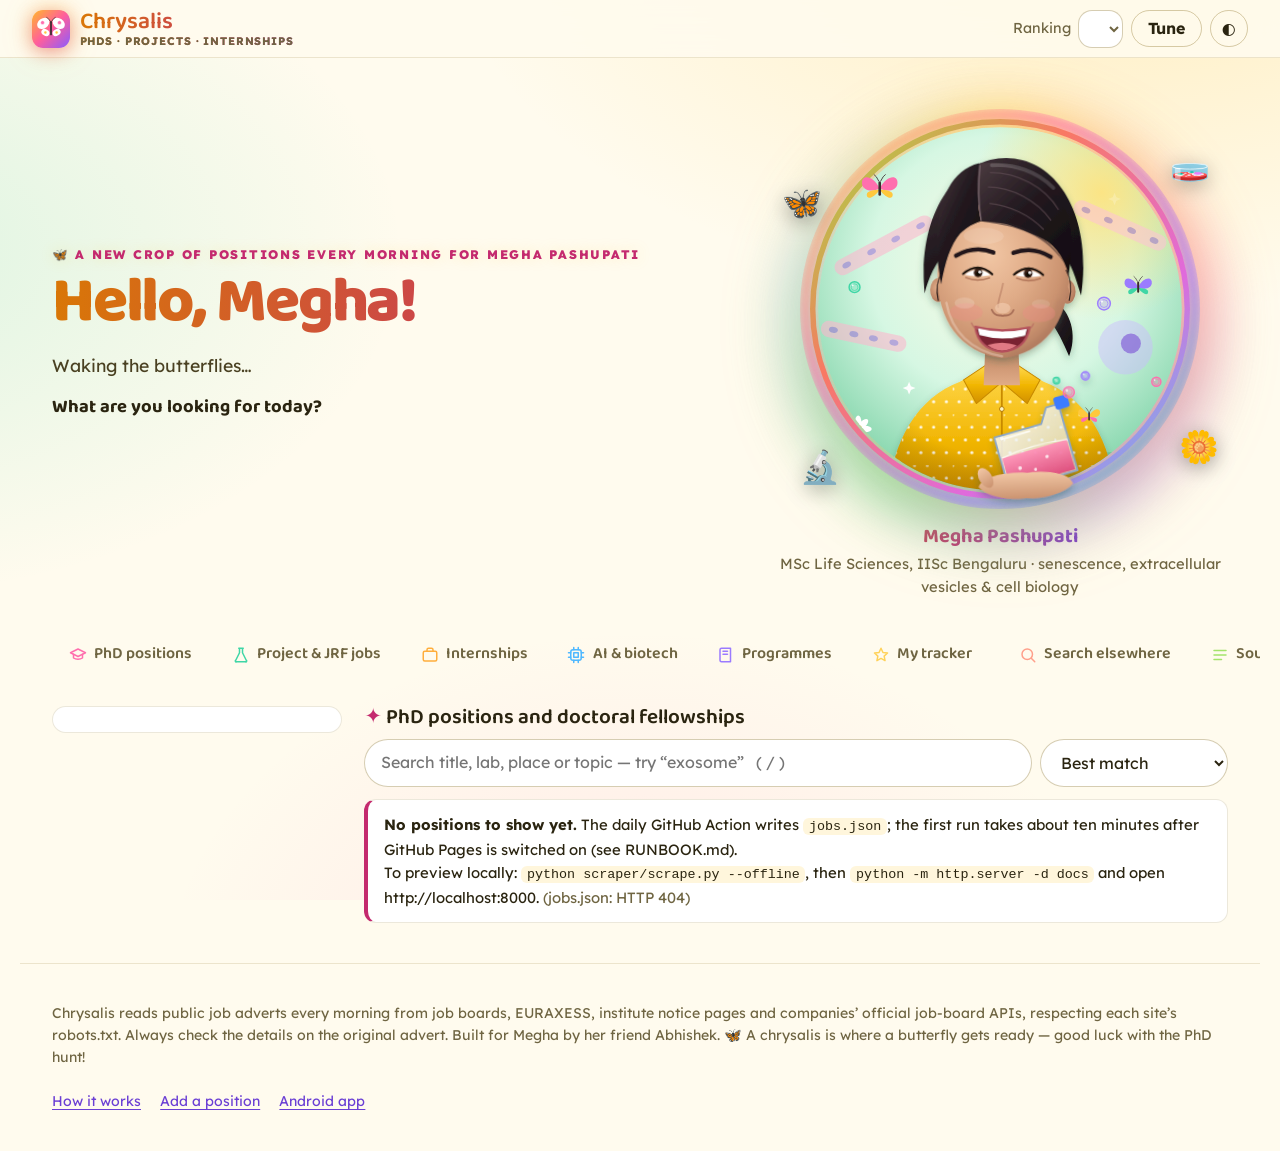
==== docs/index.html @ f04f02dd "Chrysalis for Megha" ====
<!doctype html>
<html lang="en">
<head>
<meta charset="utf-8">
<meta name="viewport" content="width=device-width, initial-scale=1, viewport-fit=cover">
<title>Chrysalis · PhD positions, project jobs & internships for Megha Pashupati</title>
<meta name="description" content="PhD positions in India and Europe, project and JRF jobs, internships in Bengaluru and abroad, and AI & biotech roles — collected every morning and ranked for research on senescence, extracellular vesicles, muscle, metabolism and cell signalling.">
<meta name="theme-color" content="#07130f">
<link rel="icon" href="icon.svg" type="image/svg+xml">
<link rel="apple-touch-icon" href="apple-touch-icon.png">
<link rel="manifest" href="manifest.webmanifest">
<link rel="preconnect" href="https://fonts.googleapis.com">
<link rel="preconnect" href="https://fonts.gstatic.com" crossorigin>
<link rel="stylesheet" href="https://fonts.googleapis.com/css2?family=Baloo+2:wght@500..800&family=Lexend:wght@300..700&display=swap">
<link rel="stylesheet" href="style.css">
</head>
<body>
<div id="bg" aria-hidden="true"></div>
<canvas id="confetti" aria-hidden="true"></canvas>

<header class="top">
  <a class="brand" href="./" aria-label="Chrysalis home"><img src="icon.svg" alt="" width="40" height="40"><span class="wordmark">Chrysalis<small>PhDs · projects · internships</small></span></a>
  <div class="controls">
    <label class="profile"><span>Ranking</span> <select id="profile" aria-label="Ranking profile"></select></label>
    <button id="tune-btn" class="btn ghost" aria-expanded="false" aria-controls="tune">Tune</button>
    <button id="theme-btn" class="btn ghost icon" aria-label="Change theme">◐</button>
    <a id="appbtn" class="btn app" href="#" hidden>Android app</a>
  </div>
</header>

<div id="tune" class="tune" hidden>
  <div class="tune-head"><b>Tune this ranking</b> <span class="muted">Saved in this browser only.</span>
    <button class="link" id="tune-reset">Reset</button> <button class="link" id="tune-close">Close</button></div>
  <div id="tune-body"></div>
</div>

<section class="hero" aria-label="Today for Megha">
  <div class="hero-text">
    <p class="kicker">🦋 a new crop of positions every morning for Megha Pashupati</p>
    <h1 id="hello">Hello, Megha!</h1>
    <p id="today" class="today">Waking the butterflies…</p>
    <p class="ask">What are you looking for today?</p>
    <div id="discs" class="discs" role="group" aria-label="Quick searches"></div>
    <p id="status" class="status"></p>
  </div>
  <figure class="plate">
    <div class="halo" aria-hidden="true"></div>
    <img src="megha.svg" width="420" height="420" alt="Illustrated avatar of Megha Pashupati smiling in a yellow dotted kurta, holding a cell-culture flask, with tiny butterflies and vesicles">
    <span class="sticker s1" aria-hidden="true">🦋</span><span class="sticker s2" aria-hidden="true">🧫</span><span class="sticker s3" aria-hidden="true">🔬</span><span class="sticker s4" aria-hidden="true">🌼</span>
    <figcaption><b>Megha Pashupati</b><span>MSc Life Sciences, IISc Bengaluru · senescence, extracellular vesicles &amp; cell biology</span></figcaption>
  </figure>
</section>

<nav class="tabs" role="tablist">
  <button role="tab" data-tab="phd"><svg viewBox="0 0 24 24" fill="none" stroke="currentColor" stroke-width="2" stroke-linecap="round" stroke-linejoin="round" aria-hidden="true"><path d="M2 9l10-5 10 5-10 5z"/><path d="M6 11v5c3 2 9 2 12 0v-5"/></svg><span>PhD positions</span></button>
  <button role="tab" data-tab="projects"><svg viewBox="0 0 24 24" fill="none" stroke="currentColor" stroke-width="2" stroke-linecap="round" stroke-linejoin="round" aria-hidden="true"><path d="M9 3h6M10 3v6L5 19a1 1 0 0 0 1 2h12a1 1 0 0 0 1-2l-5-10V3"/></svg><span>Project &amp; JRF jobs</span></button>
  <button role="tab" data-tab="internships"><svg viewBox="0 0 24 24" fill="none" stroke="currentColor" stroke-width="2" stroke-linecap="round" stroke-linejoin="round" aria-hidden="true"><rect x="3" y="7" width="18" height="13" rx="2"/><path d="M8 7V5a2 2 0 0 1 2-2h4a2 2 0 0 1 2 2v2"/></svg><span>Internships</span></button>
  <button role="tab" data-tab="ai"><svg viewBox="0 0 24 24" fill="none" stroke="currentColor" stroke-width="2" stroke-linecap="round" stroke-linejoin="round" aria-hidden="true"><rect x="5" y="5" width="14" height="14" rx="3"/><path d="M9 9h6v6H9zM9 2v3M15 2v3M9 19v3M15 19v3M2 9h3M2 15h3M19 9h3M19 15h3"/></svg><span>AI &amp; biotech</span></button>
  <button role="tab" data-tab="programmes"><svg viewBox="0 0 24 24" fill="none" stroke="currentColor" stroke-width="2" stroke-linecap="round" stroke-linejoin="round" aria-hidden="true"><path d="M4 19V5a2 2 0 0 1 2-2h12v18H6a2 2 0 0 1-2-2z"/><path d="M8 7h6M8 11h6"/></svg><span>Programmes</span></button>
  <button role="tab" data-tab="tracker"><svg viewBox="0 0 24 24" fill="none" stroke="currentColor" stroke-width="2" stroke-linecap="round" stroke-linejoin="round" aria-hidden="true"><path d="M12 3l2.6 5.6 6.1.7-4.5 4.2 1.2 6L12 16.6 6.6 19.5l1.2-6L3.3 9.3l6.1-.7z"/></svg><span>My tracker</span> <span id="tcount" class="count"></span></button>
  <button role="tab" data-tab="search"><svg viewBox="0 0 24 24" fill="none" stroke="currentColor" stroke-width="2" stroke-linecap="round" stroke-linejoin="round" aria-hidden="true"><circle cx="11" cy="11" r="7"/><path d="M21 21l-4.3-4.3"/></svg><span>Search elsewhere</span></button>
  <button role="tab" data-tab="sources"><svg viewBox="0 0 24 24" fill="none" stroke="currentColor" stroke-width="2" stroke-linecap="round" stroke-linejoin="round" aria-hidden="true"><path d="M4 6h16M4 12h16M4 18h10"/></svg><span>Sources</span></button>
</nav>
<p id="blurb" class="blurb"></p>

<main>
  <section id="view-positions" class="view">
    <aside id="filters" class="filters" aria-label="Filters"></aside>
    <div class="results">
      <h2 id="listhead" class="listhead">PhD positions and doctoral fellowships</h2>
      <div class="toolbar">
        <input id="q" type="search" placeholder="Search title, lab, place or topic — try “exosome”   ( / )" aria-label="Search positions">
        <select id="sort" aria-label="Sort by">
          <option value="match">Best match</option><option value="deadline">Deadline soonest</option>
          <option value="newest">Newest</option><option value="org">Organisation A–Z</option>
        </select>
        <button id="ftoggle" class="btn ghost" aria-controls="filters">Filters</button>
      </div>
      <p id="count" aria-live="polite"></p>
      <div id="list"></div>
      <button id="more" class="btn ghost" hidden>Show more</button>
    </div>
  </section>

  <section id="view-tracker" class="view" hidden>
    <div class="tracker-head">
      <h2>Applications</h2>
      <p class="muted">Kept on this device only; nothing is uploaded. <b>Export backup</b> keeps a copy or moves it to another device.</p>
      <div class="row">
        <button class="btn" id="ics">Add deadlines to my calendar</button>
        <button class="btn ghost" id="export">Export backup</button>
        <label class="btn ghost">Import backup <input type="file" id="import" accept="application/json,.json" hidden></label>
      </div>
    </div>
    <div id="board" class="board"></div>
    <form id="add-form" class="add">
      <h3>Add a position by hand</h3>
      <p class="muted">For posts seen on LinkedIn, X, mailing lists or by word of mouth. To put one on the site for everyone, use <a id="addpos-link" href="#">Add a position</a> on GitHub.</p>
      <div class="grid2">
        <label>Title <input name="title" required></label>
        <label>Link <input name="url" type="url" placeholder="https://"></label>
        <label>Organisation <input name="org"></label>
        <label>Location <input name="location"></label>
        <label>Deadline <input name="deadline" type="date"></label>
        <label>Notes <input name="notes"></label>
      </div>
      <button class="btn" type="submit">Add to tracker</button>
    </form>
  </section>

  <section id="view-internships" class="view" hidden><div id="internships"></div></section>
  <section id="view-programmes" class="view" hidden><div id="programmes"></div></section>
  <section id="view-search" class="view" hidden><div id="search"></div></section>
  <section id="view-sources" class="view" hidden><div id="sources"></div></section>
</main>

<footer>
  <p>Chrysalis reads public job adverts every morning from job boards, EURAXESS, institute notice pages and companies’
  official job-board APIs, respecting each site’s robots.txt. Always check the details on the original advert.
  Built for Megha by her friend Abhishek. 🦋 A chrysalis is where a butterfly gets ready — good luck with the PhD hunt!</p>
  <nav><a id="repo-link" href="https://github.com/">How it works</a><a id="addpos-foot" href="#">Add a position</a><a id="app-link" href="#">Android app</a></nav>
</footer>
<script src="score.js"></script>
<script src="bg.js"></script>
<script src="app.js"></script>
</body>
</html>
---- docs/style.css ----
/* Chrysalis — styles.
   A sunny garden by day (sunflower, rose, leaf, sky and lavender, from Megha's kurta and her flask
   of pink medium) and a firefly-lit garden by night. Baloo 2 for friendly rounded headings, Lexend
   for easy reading. Every animation stops for prefers-reduced-motion. */

:root {
  --font-display: "Baloo 2", "Avenir Next", system-ui, sans-serif;
  --font-body: "Lexend", "Segoe UI", system-ui, -apple-system, Roboto, sans-serif;
  --bg: #07130f; --bar: rgba(7, 19, 15, .84);
  --panel: #0f211b; --panel-2: #163028; --line: rgba(190, 255, 220, .14); --line-2: rgba(190, 255, 220, .3);
  --ink: #f3fff8; --ink-2: #d4efe2; --muted: #9fc4b3;
  --violet: #b49bff; --pink: #ff7ab6; --green: #c6ff5a; --amber: #ffd25a; --cyan: #5fe3c8; --red: #ff7a8a; --orange: #ffae5a;
  --on-accent: #0a1a12;
  --glow-1: rgba(198, 255, 90, .13); --glow-2: rgba(95, 227, 200, .12); --glow-3: rgba(180, 155, 255, .12);
  --shadow: 0 10px 30px rgba(198, 255, 90, .10), 0 2px 10px rgba(0, 0, 0, .4);
  --rainbow: linear-gradient(90deg, #ffd25a, #ff7ab6 35%, #b49bff 65%, #5fe3c8);
  --bg-strength: 1;
  color-scheme: dark;
  --radius-panel: 26px; --radius-card: 22px; --radius-ctl: 14px;
  font-family: var(--font-body);
}
:root[data-theme="light"] {
  --bg: #fffbee; --bar: rgba(255, 251, 238, .88);
  --panel: #ffffff; --panel-2: #fff6dc; --line: rgba(120, 90, 0, .14); --line-2: rgba(120, 90, 0, .3);
  --ink: #2a2410; --ink-2: #4a4122; --muted: #6f6542;
  --violet: #6b3fd4; --pink: #c42a6e; --green: #2a8a3e; --amber: #a86600; --cyan: #0b7f86; --red: #c4253f; --orange: #c25a00;
  --on-accent: #ffffff;
  --glow-1: rgba(255, 200, 61, .26); --glow-2: rgba(63, 214, 166, .18); --glow-3: rgba(255, 111, 174, .14);
  --shadow: 0 10px 28px rgba(168, 102, 0, .14), 0 2px 8px rgba(42, 36, 16, .08);
  --rainbow: linear-gradient(90deg, #d97706, #c42a6e 40%, #6b3fd4 72%, #0b7f86);
  --bg-strength: 1;
  color-scheme: light;
}
@media (prefers-color-scheme: light) {
  :root:not([data-theme="dark"]) {
    --bg: #fffbee; --bar: rgba(255, 251, 238, .88);
  --panel: #ffffff; --panel-2: #fff6dc; --line: rgba(120, 90, 0, .14); --line-2: rgba(120, 90, 0, .3);
  --ink: #2a2410; --ink-2: #4a4122; --muted: #6f6542;
  --violet: #6b3fd4; --pink: #c42a6e; --green: #2a8a3e; --amber: #a86600; --cyan: #0b7f86; --red: #c4253f; --orange: #c25a00;
  --on-accent: #ffffff;
  --glow-1: rgba(255, 200, 61, .26); --glow-2: rgba(63, 214, 166, .18); --glow-3: rgba(255, 111, 174, .14);
  --shadow: 0 10px 28px rgba(168, 102, 0, .14), 0 2px 8px rgba(42, 36, 16, .08);
  --rainbow: linear-gradient(90deg, #d97706, #c42a6e 40%, #6b3fd4 72%, #0b7f86);
  --bg-strength: 1;
  color-scheme: light;
  }
}

* { box-sizing: border-box; }
[hidden] { display: none !important; }
html { -webkit-text-size-adjust: 100%; }
body {
  margin: 0; color: var(--ink); line-height: 1.55; font-size: 16px;
  background: radial-gradient(1100px 620px at 88% -8%, var(--glow-1), transparent 62%),
              radial-gradient(900px 560px at -12% 28%, var(--glow-2), transparent 62%),
              radial-gradient(800px 600px at 50% 110%, var(--glow-3), transparent 60%), var(--bg);
  background-attachment: fixed;
}
a { color: var(--violet); text-underline-offset: 3px; }
h1, h2, h3, h4, .wordmark { font-family: var(--font-display); font-optical-sizing: auto; letter-spacing: -.015em; }
h2 { font-size: 1.6rem; line-height: 1.15; margin: .4rem 0 .5rem; font-weight: 700; }
h3 { font-weight: 650; }
.muted, .empty { color: var(--muted); }
:focus-visible { outline: 3px solid var(--pink); outline-offset: 2px; border-radius: 6px; }
code { font-size: .9em; background: var(--panel-2); padding: .05rem .35rem; border-radius: 6px; }

/* ── background slide ───────────────────────────────────────────────── */
#bg { position: fixed; inset: 0; z-index: -1; pointer-events: none; opacity: var(--bg-strength); overflow: hidden; }
#bg svg { display: block; width: 100%; height: 100%; }
#bg .v { --k: var(--violet); } #bg .p { --k: var(--pink); } #bg .g { --k: var(--green); }
#bg .a { --k: var(--amber); } #bg .c { --k: var(--cyan); }
#bg .s { fill: none; stroke: var(--k); stroke-width: 1.8; stroke-linecap: round; stroke-linejoin: round; vector-effect: non-scaling-stroke; }
#bg .thick { stroke-width: 3; }
#bg .faint { opacity: .5; }
#bg .dash { stroke-dasharray: 4 5; }
#bg .f { fill: var(--k); }
#bg .t { fill: var(--k); font: 700 9px var(--font-body); text-anchor: middle; }
#bg .ft { fill: var(--ink); font: italic 400 15px var(--font-body); opacity: .7; }
#bg .fc { fill: var(--muted); font: 400 10.5px var(--font-body); }
#bg .qd { fill: var(--k); animation: twinkle 6s ease-in-out infinite; }
#bg .drift { transform-box: fill-box; transform-origin: center; animation: d1 64s ease-in-out infinite alternate; }
#bg .d2 { animation-name: d2; animation-duration: 78s; }
#bg .d3 { animation-name: d3; animation-duration: 92s; }
#bg .d4 { animation-name: d4; animation-duration: 56s; }
@keyframes twinkle { 0%, 100% { opacity: .12; } 50% { opacity: .95; } }
@keyframes d1 { to { transform: translate(14px, -10px) rotate(9deg); } }
@keyframes d2 { to { transform: translate(-12px, 12px) rotate(-11deg); } }
@keyframes d3 { to { transform: rotate(28deg); } }
@keyframes d4 { to { transform: translate(10px, 14px) scale(1.06); } }

/* ── top bar ────────────────────────────────────────────────────────── */
.top { position: sticky; top: 0; z-index: 20; display: flex; gap: 1rem; align-items: center; justify-content: space-between;
       padding: .6rem clamp(1rem, 3vw, 2rem); background: var(--bar); border-bottom: 1px solid var(--line);
       -webkit-backdrop-filter: blur(14px); backdrop-filter: blur(14px); }
.brand { display: flex; align-items: center; gap: .6rem; color: var(--ink); text-decoration: none; }
.brand img { width: 38px; height: 38px; border-radius: 11px; box-shadow: 0 4px 18px rgba(207, 31, 107, .35); }
.wordmark { font-size: 1.5rem; font-weight: 800; letter-spacing: -.03em; }
.controls { display: flex; gap: .5rem; align-items: center; flex-wrap: wrap; justify-content: flex-end; }
.profile { display: flex; gap: .45rem; align-items: center; font-size: .9rem; color: var(--muted); }

/* ── controls ───────────────────────────────────────────────────────── */
select, input, textarea, button { font: inherit; color: inherit; }
select, textarea, input[type=search], input[type=url], input[type=date], input:not([type]) {
  background: var(--panel); border: 1px solid var(--line-2); border-radius: var(--radius-ctl); padding: .5rem .7rem; min-width: 0; }
.btn { display: inline-flex; align-items: center; gap: .4rem; background: var(--violet); color: var(--on-accent); border: 1px solid var(--violet);
       border-radius: 999px; padding: .5rem 1rem; cursor: pointer; font-weight: 700; text-decoration: none; line-height: 1.2; }
.btn.ghost { background: transparent; color: var(--ink); border-color: var(--line-2); }
.btn.ghost:hover { border-color: var(--violet); }
.btn.icon { width: 2.4rem; justify-content: center; padding: .5rem 0; }
.btn.app { background: var(--pink); border-color: var(--pink); }
.link { background: none; border: 0; color: var(--violet); cursor: pointer; padding: 0; text-decoration: underline; text-underline-offset: 3px; }
.danger { color: var(--red); }
.row { display: flex; gap: .5rem; flex-wrap: wrap; align-items: center; }

/* ── hero: the plate is the memorable thing ─────────────────────────── */
.hero { max-width: 1240px; margin: 0 auto; display: grid; grid-template-columns: minmax(0, 1.25fr) minmax(250px, .85fr);
        gap: clamp(1.5rem, 4vw, 3.5rem); align-items: center; padding: clamp(1.5rem, 4.5vw, 3.2rem) clamp(1rem, 3vw, 2rem) .5rem; }
#hello { margin: 0; font-size: clamp(2.5rem, 6vw, 4.6rem); line-height: 1; font-weight: 800; letter-spacing: -.035em; }
.today { margin: 1rem 0 0; font-size: clamp(1.05rem, 1.6vw, 1.25rem); color: var(--ink-2); max-width: 46ch; }
.status { margin: 1.1rem 0 0; font-size: .88rem; color: var(--muted); }
.banner { display: inline-block; background: color-mix(in srgb, var(--amber) 18%, transparent); color: var(--amber);
          padding: .1rem .55rem; border-radius: 8px; font-weight: 700; }
.discs { display: flex; flex-wrap: wrap; gap: .6rem; margin-top: 1.5rem; }
.disc { --k: var(--violet); display: inline-flex; align-items: center; gap: .6rem; padding: .35rem .95rem .35rem .4rem; cursor: pointer;
        background: var(--panel); border: 1px solid var(--line-2); border-radius: 999px; font-weight: 700; font-size: .95rem; color: var(--ink); }
.disc i { width: 26px; height: 26px; border-radius: 50%; background: #fff; flex: none;
          box-shadow: 0 0 0 4px color-mix(in srgb, var(--k) 45%, transparent), 0 0 0 9px color-mix(in srgb, var(--k) 16%, transparent); }
.disc small { color: var(--muted); font-weight: 400; font-size: .85rem; }
.disc:hover, .disc[aria-pressed="true"] { border-color: var(--k); }
.disc[aria-pressed="true"] { background: color-mix(in srgb, var(--k) 16%, var(--panel)); }
.disc.p { --k: var(--pink); } .disc.v { --k: var(--violet); } .disc.c { --k: var(--cyan); }
.disc.a { --k: var(--amber); } .disc.r { --k: var(--red); } .disc.g { --k: var(--green); }
.plate { margin: 0; display: grid; justify-items: center; gap: .7rem; }
.plate img { width: min(100%, 400px); height: auto; filter: drop-shadow(0 24px 50px rgba(207, 31, 107, .28)); }
.plate figcaption { text-align: center; display: grid; gap: .1rem; }
.plate figcaption b { font-family: var(--font-display); font-size: 1.2rem; letter-spacing: -.01em; }
.plate figcaption span { color: var(--muted); font-size: .92rem; }

/* ── tabs ───────────────────────────────────────────────────────────── */
.tabs { max-width: 1240px; margin: 1.6rem auto 0; padding: 0 clamp(1rem, 3vw, 2rem); display: flex; gap: .35rem; overflow-x: auto; scrollbar-width: none; }
.tabs button { display: inline-flex; align-items: center; gap: .45rem; background: transparent; border: 1px solid transparent; border-radius: 999px;
               padding: .55rem 1rem; cursor: pointer; color: var(--muted); font-weight: 700; white-space: nowrap; }
.tabs button svg { width: 18px; height: 18px; flex: none; }
.tabs button:hover { color: var(--ink); background: var(--panel); }
.tabs button[aria-selected="true"] { color: var(--on-accent); background: var(--violet); }
.count:not(:empty) { background: var(--pink); color: #fff; border-radius: 999px; padding: 0 .45rem; font-size: .76rem; }
.blurb { max-width: 1240px; margin: .8rem auto 0; padding: 0 clamp(1rem, 3vw, 2rem); color: var(--muted); font-size: .9rem; }
.blurb span { display: block; max-width: 95ch; }
main { max-width: 1240px; margin: 0 auto; padding: 1rem clamp(.75rem, 3vw, 2rem) 2.5rem; }

/* ── tune ───────────────────────────────────────────────────────────── */
.tune { max-width: 1240px; margin: 1rem auto 0; padding: 1rem 1.25rem; background: var(--panel); border: 1px solid var(--line-2); border-radius: var(--radius-panel); }
.tune-head { display: flex; gap: .8rem; align-items: baseline; flex-wrap: wrap; margin-bottom: .4rem; }
.tune-head b { font-family: var(--font-display); font-size: 1.1rem; }
.tune h4 { margin: .9rem 0 .35rem; font-size: 1rem; }
.tune-grid { display: grid; grid-template-columns: repeat(auto-fill, minmax(220px, 1fr)); gap: .35rem 1.4rem; }
.tune label { display: grid; gap: 0; font-size: .88rem; }
.tune output { color: var(--muted); font-variant-numeric: tabular-nums; }
input[type=range] { width: 100%; accent-color: var(--pink); }

/* ── positions ──────────────────────────────────────────────────────── */
#view-positions:not([hidden]) { display: grid; grid-template-columns: 290px minmax(0, 1fr); gap: 1.4rem; align-items: start; }
.filters { background: var(--panel); border: 1px solid var(--line); border-radius: var(--radius-panel); padding: 1rem 1rem .6rem;
           position: sticky; top: 4.6rem; max-height: calc(100vh - 5.6rem); overflow: auto; }
.fhead { display: flex; justify-content: space-between; align-items: baseline; margin-bottom: .6rem; }
.fhead b { font-family: var(--font-display); font-size: 1.15rem; }
fieldset { border: 0; padding: 0; margin: 0 0 1.1rem; min-width: 0; }
legend { font-family: var(--font-display); font-weight: 700; font-size: .98rem; color: var(--ink); margin-bottom: .3rem; }
.opt { display: flex; align-items: center; gap: .5rem; font-size: .92rem; padding: .14rem 0; cursor: pointer; color: var(--ink-2); }
.opt input { accent-color: var(--violet); width: 1rem; height: 1rem; }
.opt small { margin-left: auto; color: var(--muted); font-variant-numeric: tabular-nums; }
.opt.sub { padding-left: 1.4rem; font-size: .88rem; }
details.fld > summary { list-style: none; cursor: pointer; }
details.fld > summary::-webkit-details-marker { display: none; }
details.fld > summary .opt::before { content: "▸"; font-size: .7rem; color: var(--muted); width: .6rem; }
details.fld[open] > summary .opt::before { content: "▾"; }
.filters select { width: 100%; margin-top: .4rem; }
.toolbar { display: flex; gap: .5rem; flex-wrap: wrap; }
#q { flex: 1 1 16rem; padding: .65rem 1rem; border-radius: 999px; }
#sort { border-radius: 999px; padding: .6rem 1rem; }
#ftoggle { display: none; }
#count { color: var(--muted); font-size: .92rem; margin: .75rem 0 .8rem .2rem; }
#more { display: flex; margin: .8rem auto 0; }

.job { position: relative; display: grid; grid-template-columns: 66px minmax(0, 1fr) auto; gap: 1rem; padding: 1.05rem 1.1rem 1.05rem 1.25rem;
       background: var(--panel); border: 1px solid var(--line); border-radius: var(--radius-card); margin-bottom: .8rem; overflow: hidden; }
.job::before { content: ""; position: absolute; left: 0; top: 16px; bottom: 16px; width: 4px; border-radius: 0 4px 4px 0; background: var(--line-2); }
.job[data-lab="wet"]::before { background: var(--pink); }
.job[data-lab="hybrid"]::before { background: linear-gradient(var(--pink), var(--violet)); }
.job[data-lab="dry"]::before { background: var(--cyan); }
.job:hover { border-color: var(--line-2); }
.job.dim { opacity: .5; }
.job h3 { margin: 0 0 .25rem; font-size: 1.14rem; line-height: 1.3; }
.job h3 a { color: var(--ink); text-decoration: none; }
.job h3 a:hover { color: var(--pink); text-decoration: underline; }
.meta { margin: 0; display: flex; flex-wrap: wrap; gap: .1rem .9rem; font-size: .92rem; color: var(--muted); }
.meta .org { color: var(--ink-2); font-weight: 700; }
.meta .via { font-size: .84rem; }

/* score = zone of inhibition around an antibiotic disc */
.score { --ring: var(--cyan); width: 62px; height: 62px; border-radius: 50%; position: relative; display: grid; place-items: center;
         background: conic-gradient(var(--ring) calc(var(--s) * 1%), color-mix(in srgb, var(--ring) 14%, transparent) 0); }
.score.hi { --ring: var(--pink); } .score.mid { --ring: var(--violet); }
.score::before { content: ""; position: absolute; inset: 5px; border-radius: 50%; background: color-mix(in srgb, var(--ring) 12%, var(--panel)); }
.score b { position: relative; width: 36px; height: 36px; border-radius: 50%; display: grid; place-items: center; background: #fff; color: #1c1537;
           font: 800 1rem var(--font-display); box-shadow: 0 2px 8px rgba(0, 0, 0, .25); }
.score small { position: absolute; bottom: -18px; left: 0; right: 0; text-align: center; font-size: .68rem; color: var(--muted); }

.badges, .topics { display: flex; flex-wrap: wrap; gap: .35rem; margin: .55rem 0 0; }
.b { --k: var(--violet); font-size: .76rem; font-weight: 700; padding: .14rem .6rem; border-radius: 999px;
     background: color-mix(in srgb, var(--k) 16%, transparent); color: var(--k); }
.b.wet { --k: var(--pink); } .b.hyb { --k: var(--violet); } .b.dry { --k: var(--cyan); } .b.ai { --k: var(--amber); }
.b.ok { --k: var(--green); } .b.bad { --k: var(--red); } .b.warn { --k: var(--amber); }
.b.new { background: var(--green); color: #16200a; }
.chip { font-size: .76rem; border: 1px solid var(--line-2); background: transparent; border-radius: 999px; padding: .1rem .6rem;
        color: var(--ink-2); cursor: pointer; }
.chip:hover { color: var(--pink); border-color: var(--pink); }
.summary { margin: .6rem 0 0; font-size: .93rem; color: var(--ink-2); max-width: 78ch;
           display: -webkit-box; -webkit-line-clamp: 3; -webkit-box-orient: vertical; overflow: hidden; }
.ai-note { margin: .55rem 0 0; font-size: .88rem; padding: .45rem .7rem; border-left: 3px solid var(--violet);
           background: color-mix(in srgb, var(--violet) 12%, transparent); border-radius: 0 10px 10px 0; max-width: 78ch; }
.dates { margin: .55rem 0 0; font-size: .88rem; color: var(--muted); display: flex; gap: .3rem 1.1rem; flex-wrap: wrap; }
.dl { font-weight: 700; color: var(--ink-2); }
.dl.urgent { color: var(--red); } .dl.soon { color: var(--amber); }
.dl.none { font-weight: 400; color: var(--muted); }
.why summary { cursor: pointer; font-size: .84rem; color: var(--violet); margin-top: .45rem; }
.why ul { margin: .35rem 0 0; padding-left: 1.1rem; font-size: .86rem; color: var(--ink-2); }
.why li span { font-variant-numeric: tabular-nums; color: var(--muted); }
.actions { display: flex; flex-direction: column; gap: .45rem; min-width: 7.5rem; }
.actions button, .actions a { font-size: .86rem; font-weight: 700; padding: .4rem .8rem; border-radius: 999px; border: 1px solid var(--line-2);
  background: transparent; color: var(--ink); cursor: pointer; text-decoration: none; text-align: center; white-space: nowrap; }
.actions .on { background: color-mix(in srgb, var(--amber) 18%, transparent); color: var(--amber); border-color: var(--amber); }
.actions .open { background: var(--pink); color: #fff; border-color: var(--pink); }

/* ── tracker ────────────────────────────────────────────────────────── */
.tracker-head { margin-bottom: 1rem; }
.board { display: grid; grid-template-columns: repeat(6, minmax(235px, 1fr)); gap: .8rem; overflow-x: auto; align-items: start; padding-bottom: .5rem; }
.col { background: var(--panel); border: 1px solid var(--line); border-top: 4px solid var(--violet); border-radius: 16px; padding: .7rem; min-height: 5rem; }
.col:nth-child(2) { border-top-color: var(--cyan); } .col:nth-child(3) { border-top-color: var(--amber); }
.col:nth-child(4) { border-top-color: var(--pink); } .col:nth-child(5) { border-top-color: var(--green); }
.col:nth-child(6) { border-top-color: var(--muted); }
.col h3 { margin: 0 0 .6rem; font-size: 1rem; display: flex; justify-content: space-between; }
.col h3 small { color: var(--muted); font-family: var(--font-body); }
.tcard { border: 1px solid var(--line); background: var(--panel-2); border-radius: 12px; padding: .65rem; margin-bottom: .6rem; font-size: .88rem; display: grid; gap: .45rem; }
.tcard > a b { color: var(--ink); }
.tcard label { display: grid; gap: .1rem; font-size: .76rem; color: var(--muted); }
.tcard .row { align-items: end; }
.tcard select, .tcard input[type=date] { padding: .3rem .45rem; font-size: .84rem; border-radius: 9px; }
.tcard .dl.past { color: var(--muted); text-decoration: line-through; }
.docs { display: flex; flex-wrap: wrap; gap: .2rem .75rem; font-size: .8rem; }
.docs label { display: flex; gap: .3rem; align-items: center; color: var(--ink-2); }
.tcard textarea { width: 100%; resize: vertical; font-size: .86rem; }
.add { margin-top: 1.4rem; background: var(--panel); border: 1px solid var(--line); border-radius: var(--radius-panel); padding: 1.1rem; max-width: 800px; }
.add h3 { margin: 0; font-size: 1.2rem; }
.grid2 { display: grid; grid-template-columns: repeat(2, minmax(0, 1fr)); gap: .7rem; margin: .7rem 0 1rem; }
.grid2 label { display: grid; gap: .25rem; font-size: .88rem; }

/* ── fellowships, search elsewhere, sources ─────────────────────────── */
.fgrid { display: grid; grid-template-columns: repeat(auto-fill, minmax(320px, 1fr)); gap: .8rem; margin-bottom: 1.8rem; }
.fcard { background: var(--panel); border: 1px solid var(--line); border-radius: var(--radius-card); padding: 1rem; display: grid; gap: .4rem; align-content: start; }
.fcard h3 { margin: 0; font-size: 1.08rem; }
.fcard h3 a { color: var(--ink); }
.fcard p { margin: 0; font-size: .9rem; color: var(--ink-2); }
.fcard button { justify-self: start; }
.window { font-weight: 700; }
.window.open { color: var(--green); } .window.upcoming { color: var(--pink); } .window.closed { color: var(--muted); }
.chips { display: flex; flex-wrap: wrap; gap: .4rem; margin: .4rem 0 1rem; }
.chips button { border: 1px solid var(--line-2); background: var(--panel); border-radius: 999px; padding: .3rem .8rem; cursor: pointer; font-size: .9rem; }
.chips button[aria-pressed="true"] { background: var(--violet); color: var(--on-accent); border-color: var(--violet); }
.links { display: grid; grid-template-columns: repeat(auto-fill, minmax(250px, 1fr)); gap: .7rem; margin-bottom: 1rem; }
.lcard { display: block; background: var(--panel); border: 1px solid var(--line); border-radius: 16px; padding: .8rem .95rem; text-decoration: none; color: var(--ink); }
.lcard:hover { border-color: var(--pink); }
.lcard b { font-family: var(--font-display); color: var(--ink); font-size: 1.05rem; }
.lcard small { display: block; color: var(--muted); margin-top: .15rem; }
.note { background: var(--panel); border: 1px solid var(--line); border-left: 4px solid var(--pink); border-radius: 12px; padding: .8rem 1rem; font-size: .93rem; max-width: 900px; }
.tablewrap { overflow-x: auto; margin-bottom: 1.2rem; border-radius: 14px; border: 1px solid var(--line); }
table.health { width: 100%; border-collapse: collapse; background: var(--panel); font-size: .88rem; }
.health th, .health td { text-align: left; padding: .5rem .7rem; border-bottom: 1px solid var(--line); vertical-align: top; }
.health th { font-family: var(--font-display); font-size: .9rem; color: var(--ink-2); }
.health tr:last-child td { border-bottom: 0; }
.st { --k: var(--violet); font-weight: 700; font-size: .78rem; padding: .1rem .5rem; border-radius: 8px; white-space: nowrap;
      background: color-mix(in srgb, var(--k) 16%, transparent); color: var(--k); }
.st.ok { --k: var(--green); } .st.low, .st.unverified { --k: var(--amber); } .st.empty, .st.error, .st.robots { --k: var(--red); }

footer { max-width: 1240px; margin: 0 auto; padding: 1.6rem clamp(1rem, 3vw, 2rem) 2.5rem; color: var(--muted); font-size: .88rem;
         border-top: 1px solid var(--line); display: grid; gap: .5rem; }
footer nav { display: flex; flex-wrap: wrap; gap: .4rem 1.2rem; }

@media (max-width: 900px) {
  .hero { grid-template-columns: minmax(0, 1fr); }
  .plate { order: -1; }
  .plate img { width: min(64vw, 270px); }
  #view-positions:not([hidden]) { grid-template-columns: minmax(0, 1fr); }
  .filters { display: none; position: static; max-height: none; }
  .filters.open { display: block; }
  #ftoggle { display: inline-flex; }
  .job { grid-template-columns: 52px minmax(0, 1fr); gap: .8rem; }
  .score { width: 50px; height: 50px; } .score b { width: 30px; height: 30px; font-size: .9rem; } .score small { display: none; }
  .actions { grid-column: 1 / -1; flex-direction: row; flex-wrap: wrap; }
  .top { flex-wrap: wrap; }
  .profile span { display: none; }
  .grid2 { grid-template-columns: minmax(0, 1fr); }
  .board { grid-template-columns: repeat(6, minmax(250px, 85vw)); }
}
@media (prefers-reduced-motion: reduce) {
  #bg *, .plate img { animation: none !important; }
}


/* ═══════════════════ Chrysalis: colour, glow and fun ═══════════════════ */
#confetti { position: fixed; inset: 0; width: 100%; height: 100%; pointer-events: none; z-index: 60; }
h1, h2, h3, h4, .wordmark { font-weight: 600; letter-spacing: 0; }
.wordmark { display: flex; flex-direction: column; line-height: 1; font-size: 1.45rem;
  background: var(--rainbow); background-size: 200% 100%; -webkit-background-clip: text; background-clip: text; color: transparent;
  animation: shimmer 8s linear infinite; }
.wordmark small { font-family: var(--font-body); font-size: .68rem; font-weight: 700; letter-spacing: .08em; text-transform: uppercase;
  color: var(--muted); -webkit-text-fill-color: var(--muted); margin-top: 3px; }
.brand img { filter: drop-shadow(0 0 10px rgba(255, 200, 61, .5)); animation: flutter 3s ease-in-out infinite; }
@keyframes flutter { 0%, 100% { transform: rotate(-4deg) translateY(0); } 50% { transform: rotate(5deg) translateY(-2px); } }
@keyframes shimmer { to { background-position: 200% 0; } }

.hero { position: relative; }
.kicker { margin: 0 0 .4rem; font-weight: 800; font-size: .78rem; letter-spacing: .14em; text-transform: uppercase; color: var(--pink);
  text-shadow: 0 0 14px var(--glow-1); }
#hello { font-size: clamp(2.3rem, 5.4vw, 4rem); line-height: 1.02; margin: 0 0 .5rem;
  background: var(--rainbow); background-size: 220% 100%; -webkit-background-clip: text; background-clip: text; color: transparent;
  animation: shimmer 6s linear infinite, pop .9s cubic-bezier(.2, 1.6, .4, 1) both; filter: drop-shadow(0 0 18px var(--glow-3)); }
@keyframes pop { from { transform: scale(.7) translateY(14px); opacity: 0; } }
.today { font-size: 1.1rem; color: var(--ink-2); }

.plate { position: relative; }
.plate img { position: relative; z-index: 1; width: min(400px, 82vw); height: auto; border-radius: 50%;
  filter: drop-shadow(0 18px 40px rgba(232, 160, 0, .35)); animation: floaty 6s ease-in-out infinite; }
.halo { position: absolute; z-index: 0; width: min(430px, 88vw); aspect-ratio: 1; border-radius: 50%; left: 50%; top: 0;
  transform: translateX(-50%); background: conic-gradient(from 0deg, #ffc83d, #ff6fae, #9b7bff, #3fd6a6, #7fd3ff, #ffc83d);
  filter: blur(26px); opacity: .55; animation: spin 14s linear infinite; }
@keyframes spin { to { transform: translateX(-50%) rotate(360deg); } }
@keyframes floaty { 0%, 100% { transform: translateY(0); } 50% { transform: translateY(-10px); } }
.sticker { position: absolute; z-index: 2; font-size: 2rem; filter: drop-shadow(0 4px 10px rgba(0, 0, 0, .35)); animation: bob 5s ease-in-out infinite; }
.sticker.s1 { left: 2%; top: 14%; } .sticker.s2 { right: 4%; top: 6%; animation-delay: -1.2s; }
.sticker.s3 { left: 6%; bottom: 22%; animation-delay: -2.4s; } .sticker.s4 { right: 2%; bottom: 26%; animation-delay: -3.3s; }
@keyframes bob { 0%, 100% { transform: translateY(0) rotate(-8deg); } 50% { transform: translateY(-14px) rotate(10deg); } }
.plate figcaption b { background: var(--rainbow); -webkit-background-clip: text; background-clip: text; color: transparent; font-family: var(--font-display); font-size: 1.25rem; }

/* quick-search chips: bubbly and colour-coded */
.disc { border-radius: 999px !important; font-weight: 800; transition: transform .2s cubic-bezier(.2, 1.8, .4, 1), box-shadow .2s; }
.disc:hover { transform: translateY(-3px) scale(1.04); }
.disc.p { --c: #ff6fae; } .disc.v { --c: #9b7bff; } .disc.a { --c: #ffae3d; } .disc.c { --c: #4fb8ff; }
.disc.g { --c: #3fd6a6; } .disc.r { --c: #ff7a8a; } .disc.y { --c: #ffd25a; }
.disc { border: 2px solid var(--c, var(--violet)) !important; box-shadow: 0 0 16px color-mix(in srgb, var(--c, #a77bff) 35%, transparent); }
.disc i { background: var(--c, var(--violet)) !important; box-shadow: 0 0 10px var(--c, var(--violet)); }
.disc[aria-pressed="true"] { background: var(--c, var(--violet)) !important; color: #12062b !important; }

/* tabs: each with its own colour; the open one glows */
.tabs button { border-radius: 999px; font-family: var(--font-display); font-weight: 600; transition: transform .15s, background .2s; }
.tabs button:hover { transform: translateY(-2px); }
.tabs button:nth-child(1) { --c: #ff6fae; } .tabs button:nth-child(2) { --c: #3fd6a6; } .tabs button:nth-child(3) { --c: #ffae3d; }
.tabs button:nth-child(4) { --c: #4fb8ff; } .tabs button:nth-child(5) { --c: #9b7bff; } .tabs button:nth-child(6) { --c: #ffd25a; }
.tabs button:nth-child(7) { --c: #ff9f8a; } .tabs button:nth-child(8) { --c: #a3e36b; }
.tabs button svg { color: var(--c); }
.tabs button[aria-selected="true"] { background: var(--c) !important; color: #12062b !important; box-shadow: 0 0 22px color-mix(in srgb, var(--c) 60%, transparent); }
.tabs button[aria-selected="true"] svg { color: #12062b; }

.listhead { font-size: 1.3rem; margin: 0 0 .6rem; color: var(--ink); }
.listhead::before { content: "✦ "; color: var(--pink); }

/* cards: lift, glow and arrive one by one */
#list > article, .live > article, .fcard { transition: transform .2s, box-shadow .25s, border-color .25s; animation: arrive .45s both; }
#list > article:hover, .live > article:hover, .fcard:hover { transform: translateY(-3px); border-color: var(--pink) !important; box-shadow: var(--shadow); }
#list > article:nth-child(2) { animation-delay: .04s; } #list > article:nth-child(3) { animation-delay: .08s; }
#list > article:nth-child(4) { animation-delay: .12s; } #list > article:nth-child(5) { animation-delay: .16s; }
@keyframes arrive { from { opacity: 0; transform: translateY(12px); } }
.fcard { background: var(--panel); border: 1px solid var(--line); border-radius: var(--radius-card); padding: 1rem 1.1rem; }
.fcard .badges { margin: .3rem 0; }

/* internships: three glowing columns */
.note.fun { border: 2px dashed var(--pink); border-radius: var(--radius-panel); padding: .9rem 1.1rem; margin: .4rem 0 1.2rem;
  background: color-mix(in srgb, var(--pink) 8%, var(--panel)); }
.cols3 { display: grid; gap: 1.1rem; grid-template-columns: 1fr; }
@media (min-width: 1000px) { .cols3 { grid-template-columns: repeat(3, minmax(0, 1fr)); } }
.icol { background: var(--panel); border: 1px solid var(--line); border-radius: var(--radius-panel); padding: 1rem; position: relative;
  border-top: 6px solid var(--c); box-shadow: 0 0 0 transparent; scroll-margin-top: 90px; }
#col-india { --c: #ffae3d; } #col-abroad { --c: #4fb8ff; } #col-ai { --c: #9b7bff; }
.icol h3 { margin: .1rem 0 .8rem; font-size: 1.25rem; } .icol h3 small { color: var(--c); font-family: var(--font-body); font-weight: 800; }
.icol h4.sub { margin: 1.2rem 0 .5rem; color: var(--c); }
.icol.flash { animation: flash 1.4s ease-out; }
@keyframes flash { 0% { box-shadow: 0 0 0 0 var(--c); } 30% { box-shadow: 0 0 0 10px color-mix(in srgb, var(--c) 40%, transparent); } 100% { box-shadow: 0 0 0 0 transparent; } }
.icol .fcard { margin-bottom: .7rem; background: var(--panel-2); }
.mini { display: grid; grid-template-columns: 54px 1fr auto; gap: .7rem; align-items: start; padding: .7rem; margin-bottom: .6rem;
  border-radius: 18px; background: var(--panel-2); border: 1px solid var(--line); transition: transform .2s, border-color .2s; animation: arrive .4s both; }
.mini:hover { transform: translateX(4px); border-color: var(--c, var(--pink)); }
.mini h4 { margin: 0; font-size: 1rem; line-height: 1.25; } .mini h4 a { color: var(--ink); text-decoration: none; }
.mini h4 a:hover { color: var(--pink); }
.mini .meta { margin: .15rem 0 .3rem; color: var(--muted); font-size: .88rem; }
.btn.sm { padding: .25rem .55rem; font-size: 1.1rem; }

/* match score as a little vesicle: the ring fills further round the better the match */
.mini .score { position: relative; width: 54px; height: 54px; border-radius: 50%; display: grid; place-items: center;
  background: conic-gradient(var(--c, #3fd6a6) calc(var(--s) * 1%), color-mix(in srgb, var(--line-2) 80%, transparent) 0); }
.mini .score::before { content: ""; position: absolute; inset: 6px; border-radius: 50%; background: var(--panel); }
.mini .score b { position: relative; font-family: var(--font-display); font-size: 1.05rem; }
.mini .score::after { content: ""; position: absolute; inset: 11px; border-radius: 50%; border: 1.5px dashed color-mix(in srgb, var(--c, #3fd6a6) 60%, transparent); }

.due { display: inline-block; font-size: .8rem; font-weight: 800; padding: .1rem .55rem; border-radius: 999px;
  background: color-mix(in srgb, var(--amber) 18%, transparent); color: var(--amber); }
.due.soon { background: color-mix(in srgb, var(--red) 20%, transparent); color: var(--red); animation: pulse 1.6s ease-in-out infinite; }
@keyframes pulse { 50% { box-shadow: 0 0 0 6px color-mix(in srgb, var(--red) 20%, transparent); } }

footer p { color: var(--muted); }
@media (prefers-reduced-motion: reduce) {
  *, *::before, *::after { animation: none !important; transition: none !important; }
}

/* Chrysalis extras: a clear "what are you looking for" prompt, bigger touch targets, gentle glow at night */
.ask { margin: .9rem 0 .4rem; font-family: var(--font-display); font-weight: 700; font-size: 1.15rem; color: var(--ink); }
.disc { font-size: .98rem; padding: .5rem .95rem !important; }
.tabs button { min-height: 44px; }
:root:not([data-theme="light"]) #hello { filter: drop-shadow(0 0 14px rgba(198, 255, 90, .25)); }
@media (prefers-color-scheme: light) { :root:not([data-theme="dark"]) #hello { filter: none; } }
:root[data-theme="light"] #hello { filter: none; }
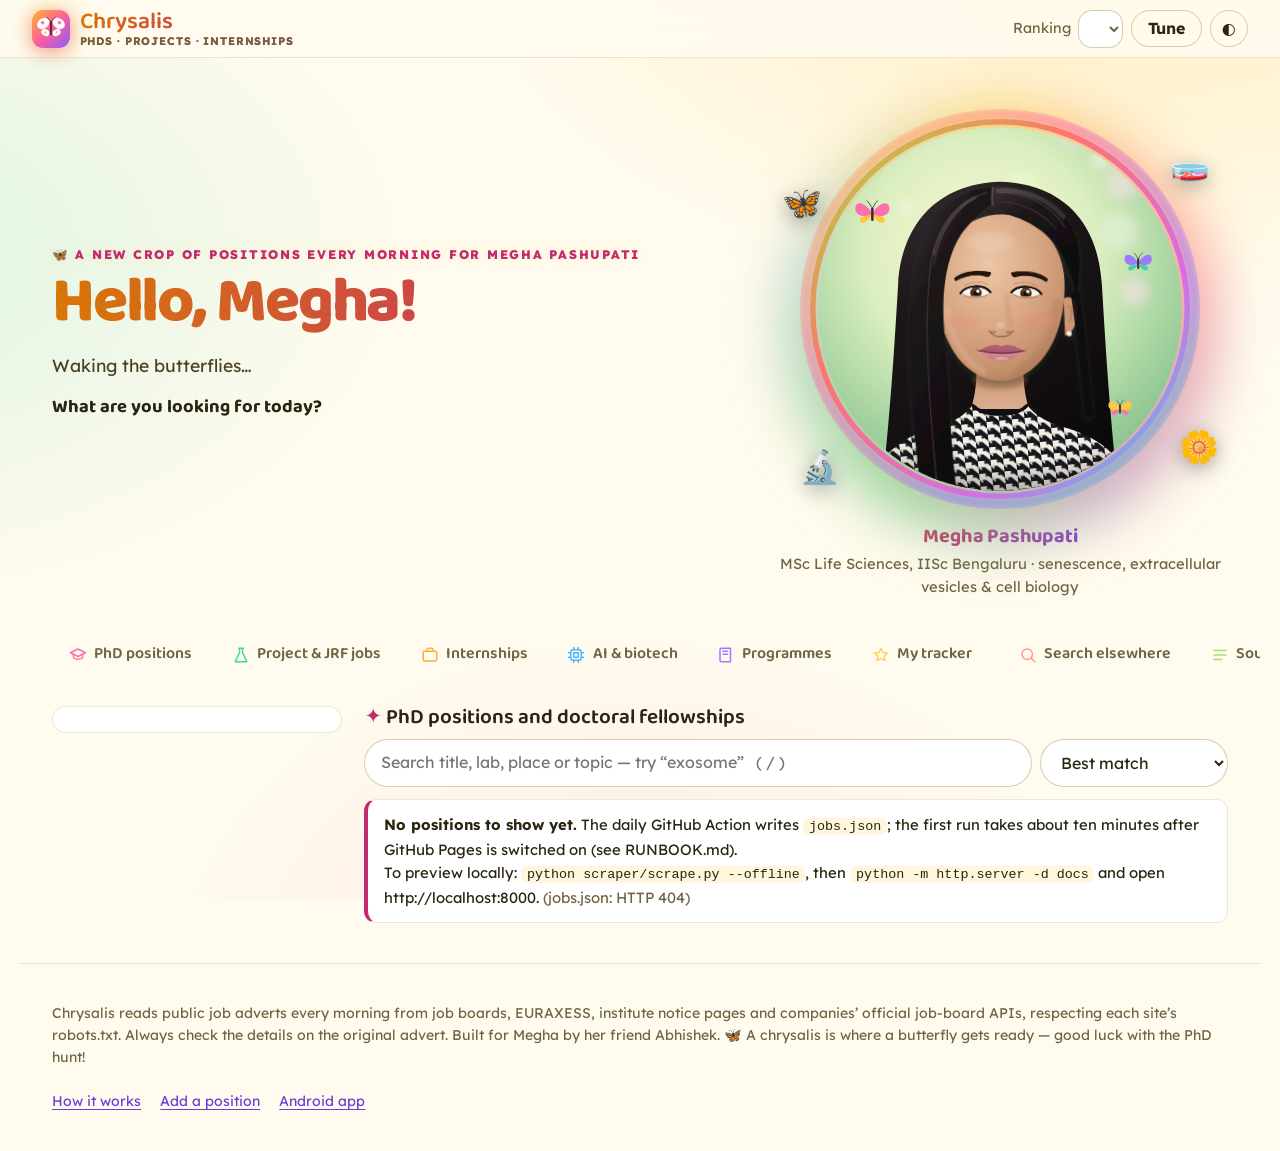
==== commit 866a5b06: "New portrait of Megha from her photo" ====
--- a/docs/index.html
+++ b/docs/index.html
@@ -45,7 +45,7 @@
   </div>
   <figure class="plate">
     <div class="halo" aria-hidden="true"></div>
-    <img src="megha.svg" width="420" height="420" alt="Illustrated avatar of Megha Pashupati smiling in a yellow dotted kurta, holding a cell-culture flask, with tiny butterflies and vesicles">
+    <img src="megha.svg" width="420" height="420" alt="Illustrated portrait of Megha Pashupati with long black hair and a calm smile, in a black-and-white houndstooth top, with tiny butterflies in a sunlit garden">
     <span class="sticker s1" aria-hidden="true">🦋</span><span class="sticker s2" aria-hidden="true">🧫</span><span class="sticker s3" aria-hidden="true">🔬</span><span class="sticker s4" aria-hidden="true">🌼</span>
     <figcaption><b>Megha Pashupati</b><span>MSc Life Sciences, IISc Bengaluru · senescence, extracellular vesicles &amp; cell biology</span></figcaption>
   </figure>
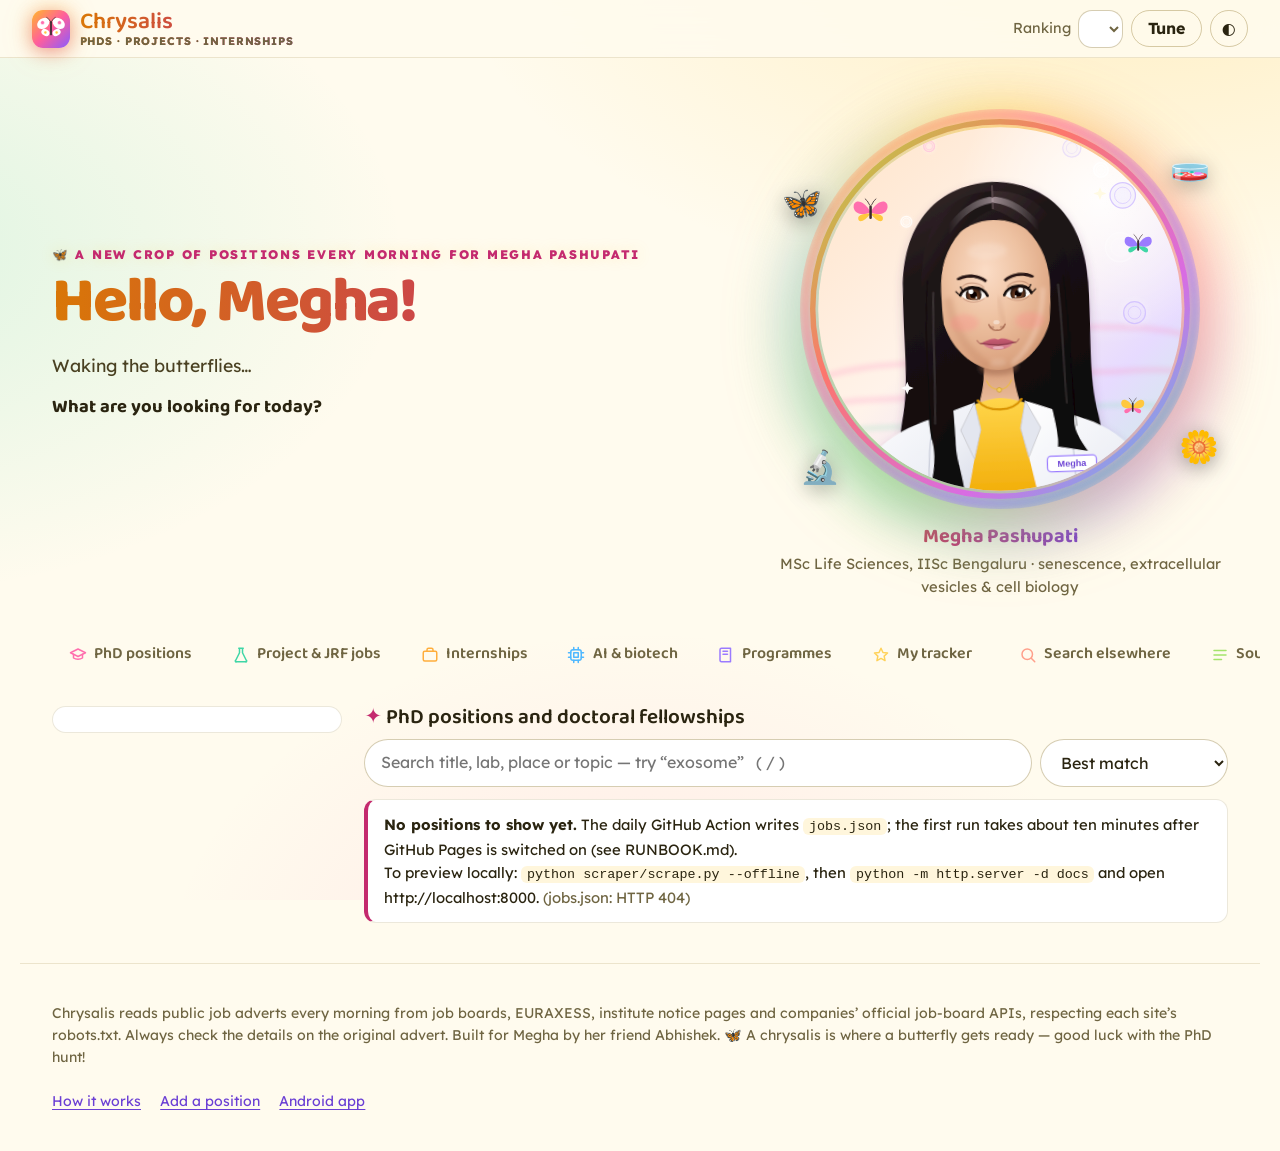
==== commit e6bcadb2: "Fresh avatar for Megha" ====
--- a/docs/index.html
+++ b/docs/index.html
@@ -45,7 +45,7 @@
   </div>
   <figure class="plate">
     <div class="halo" aria-hidden="true"></div>
-    <img src="megha.svg" width="420" height="420" alt="Illustrated portrait of Megha Pashupati with long black hair and a calm smile, in a black-and-white houndstooth top, with tiny butterflies in a sunlit garden">
+    <img src="megha.svg?v=5" width="420" height="420" alt="Illustrated portrait of Megha Pashupati with long black hair and a gentle smile, in a white lab coat over a yellow top, with glowing vesicles and tiny butterflies">
     <span class="sticker s1" aria-hidden="true">🦋</span><span class="sticker s2" aria-hidden="true">🧫</span><span class="sticker s3" aria-hidden="true">🔬</span><span class="sticker s4" aria-hidden="true">🌼</span>
     <figcaption><b>Megha Pashupati</b><span>MSc Life Sciences, IISc Bengaluru · senescence, extracellular vesicles &amp; cell biology</span></figcaption>
   </figure>
